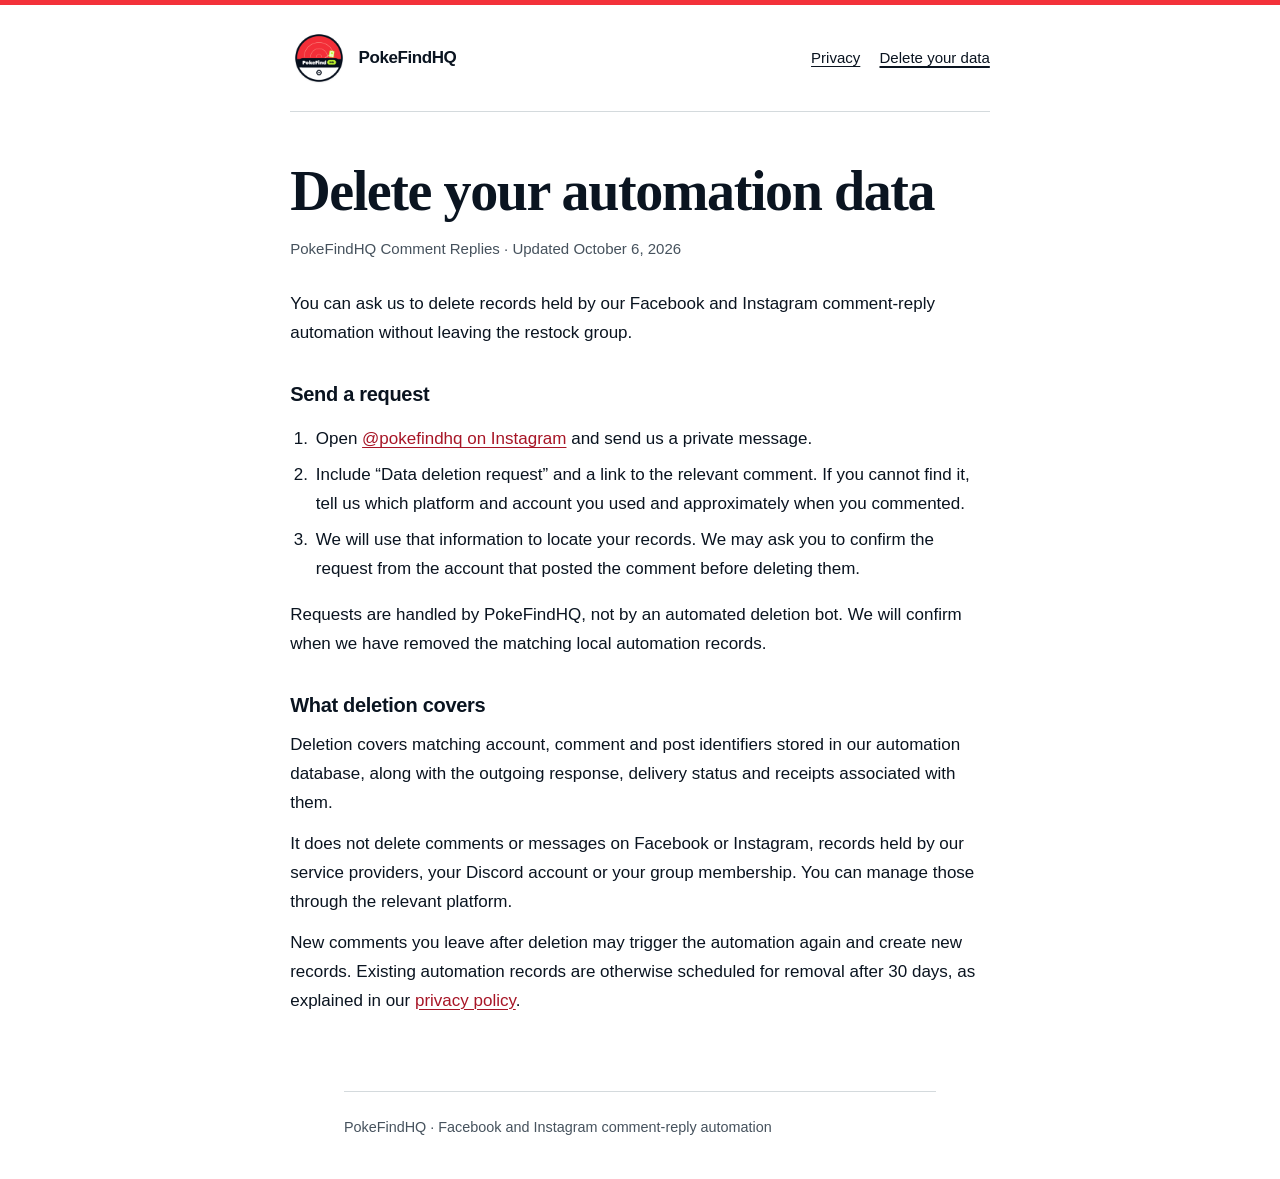
==== delete-data.html @ 5470a74b "Add PokeFindHQ privacy and deletion pages" ====
<!doctype html>
<html lang="en">
<head>
  <meta charset="utf-8">
  <meta name="viewport" content="width=device-width,initial-scale=1">
  <meta name="description" content="Request deletion of records held by the PokeFindHQ Facebook and Instagram comment-reply automation.">
  <meta name="referrer" content="strict-origin-when-cross-origin">
  <meta http-equiv="Content-Security-Policy" content="default-src 'none'; img-src 'self'; style-src 'self'; base-uri 'none'; form-action 'none'">
  <title>Delete your data | PokeFindHQ Comment Replies</title>
  <link rel="icon" href="pokefindhq.png">
  <link rel="stylesheet" href="site.css">
</head>
<body>
  <a class="skip" href="#main">Skip to content</a>
  <header>
    <a class="brand" href="./"><img src="pokefindhq.png" alt="" width="58" height="58">PokeFindHQ</a>
    <nav aria-label="Policy pages"><a href="./">Privacy</a><a href="delete-data.html" aria-current="page">Delete your data</a></nav>
  </header>
  <main id="main">
    <h1>Delete your automation data</h1>
    <p class="date">PokeFindHQ Comment Replies · Updated October 6, 2026</p>
    <p>You can ask us to delete records held by our Facebook and Instagram comment-reply automation without leaving the restock group.</p>
    <h2>Send a request</h2>
    <ol>
      <li>Open <a href="https://www.instagram.com/pokefindhq/">@pokefindhq on Instagram</a> and send us a private message.</li>
      <li>Include “Data deletion request” and a link to the relevant comment. If you cannot find it, tell us which platform and account you used and approximately when you commented.</li>
      <li>We will use that information to locate your records. We may ask you to confirm the request from the account that posted the comment before deleting them.</li>
    </ol>
    <p>Requests are handled by PokeFindHQ, not by an automated deletion bot. We will confirm when we have removed the matching local automation records.</p>
    <h2>What deletion covers</h2>
    <p>Deletion covers matching account, comment and post identifiers stored in our automation database, along with the outgoing response, delivery status and receipts associated with them.</p>
    <p>It does not delete comments or messages on Facebook or Instagram, records held by our service providers, your Discord account or your group membership. You can manage those through the relevant platform.</p>
    <p>New comments you leave after deletion may trigger the automation again and create new records. Existing automation records are otherwise scheduled for removal after 30 days, as explained in our <a href="./">privacy policy</a>.</p>
  </main>
  <footer><p>PokeFindHQ · Facebook and Instagram comment-reply automation</p></footer>
</body>
</html>
---- site.css ----
:root { color-scheme: light; --ink:#0a1420; --muted:#46525d; --line:#d4dadd; --accent:#a71526; --lime:#bdf533; }
* { box-sizing:border-box; }
html { scroll-padding-top:2rem; }
body { margin:0; border-top:5px solid #f3313a; background:#fff; color:var(--ink); font:1.0625rem/1.7 -apple-system,BlinkMacSystemFont,"Segoe UI",sans-serif; }
::selection { background:var(--lime); color:var(--ink); }
a { color:var(--accent); text-underline-offset:.2em; text-decoration-thickness:1px; }
a:hover { text-decoration-thickness:2px; }
a:focus-visible { outline:3px solid var(--ink); outline-offset:5px; border-radius:2px; }
.skip { position:absolute; left:1rem; top:-6rem; background:#fff; padding:.5rem 1rem; z-index:2; }
.skip:focus { top:1rem; }
header,main,footer { width:min(100% - 3rem,74ch); margin-inline:auto; }
header { display:flex; align-items:center; justify-content:space-between; gap:1.5rem; padding-block:1.5rem; border-bottom:1px solid var(--line); }
.brand { display:flex; align-items:center; gap:.65rem; color:var(--ink); text-decoration:none; font-weight:750; letter-spacing:-.025em; }
.brand img { width:58px; height:58px; }
nav { display:flex; flex-wrap:wrap; gap:1.2rem; font-size:.94rem; }
nav a { color:var(--ink); }
nav a[aria-current="page"] { text-decoration-thickness:2px; }
main { padding-block:3rem 4rem; }
h1 { margin:0 0 .8rem; font:600 clamp(2.25rem,7vw,3.5rem)/1.12 Georgia,"Times New Roman",serif; letter-spacing:-.025em; text-wrap:balance; }
h2 { margin:2.1rem 0 .5rem; font-size:1.25rem; line-height:1.35; letter-spacing:-.015em; }
p { margin:.75rem 0; }
.date { margin:0 0 1.8rem; color:var(--muted); font-size:.94rem; font-variant-numeric:tabular-nums; }
ul,ol { padding-left:1.4rem; }
li { padding-left:.2rem; margin:.45rem 0; }
footer { padding-block:1.4rem 2.5rem; border-top:1px solid var(--line); color:var(--muted); font-size:.9rem; }
footer p { margin:0; }
@media(max-width:480px) { header,main,footer { width:calc(100% - 2rem); } header { flex-wrap:wrap; gap:.8rem; padding-block:1rem; } nav { padding-left:.25rem; } main { padding-top:2rem; } }
@media(prefers-reduced-motion:reduce) { * { scroll-behavior:auto; } }
@media print { .skip,nav { display:none; } header,main,footer { width:100%; } body { border:0; font-size:11pt; } main { padding-block:1rem; } a { color:inherit; } }
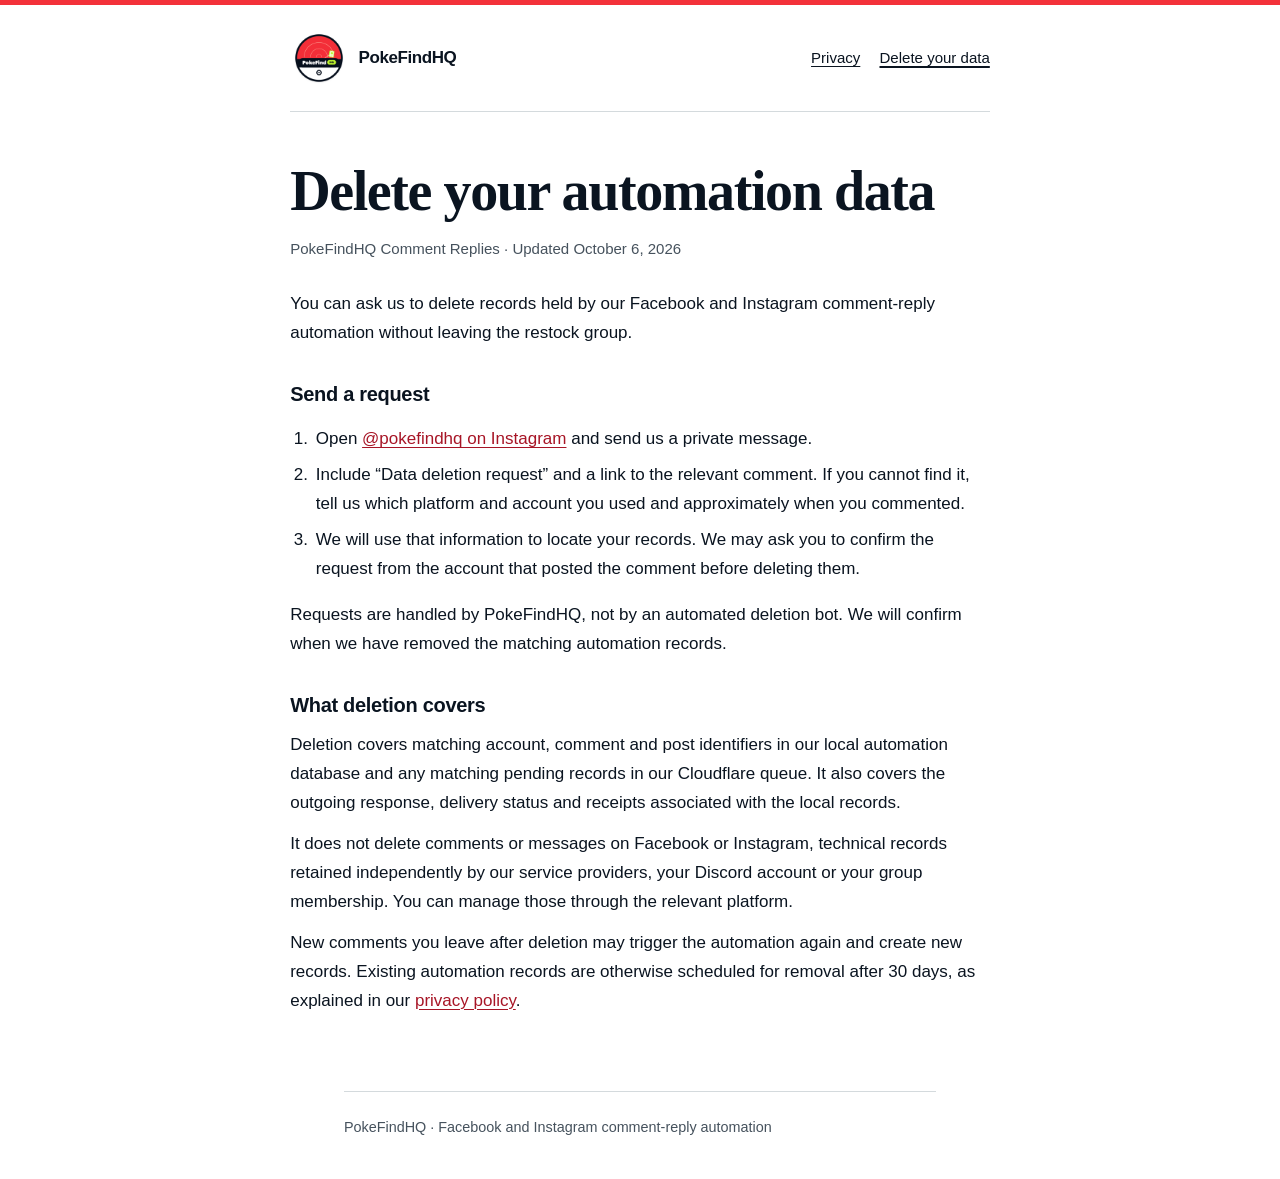
==== commit 882f9ba9: "Clarify durable webhook queue and deletion coverage" ====
--- a/delete-data.html
+++ b/delete-data.html
@@ -26,10 +26,10 @@
       <li>Include “Data deletion request” and a link to the relevant comment. If you cannot find it, tell us which platform and account you used and approximately when you commented.</li>
       <li>We will use that information to locate your records. We may ask you to confirm the request from the account that posted the comment before deleting them.</li>
     </ol>
-    <p>Requests are handled by PokeFindHQ, not by an automated deletion bot. We will confirm when we have removed the matching local automation records.</p>
+    <p>Requests are handled by PokeFindHQ, not by an automated deletion bot. We will confirm when we have removed the matching automation records.</p>
     <h2>What deletion covers</h2>
-    <p>Deletion covers matching account, comment and post identifiers stored in our automation database, along with the outgoing response, delivery status and receipts associated with them.</p>
-    <p>It does not delete comments or messages on Facebook or Instagram, records held by our service providers, your Discord account or your group membership. You can manage those through the relevant platform.</p>
+    <p>Deletion covers matching account, comment and post identifiers in our local automation database and any matching pending records in our Cloudflare queue. It also covers the outgoing response, delivery status and receipts associated with the local records.</p>
+    <p>It does not delete comments or messages on Facebook or Instagram, technical records retained independently by our service providers, your Discord account or your group membership. You can manage those through the relevant platform.</p>
     <p>New comments you leave after deletion may trigger the automation again and create new records. Existing automation records are otherwise scheduled for removal after 30 days, as explained in our <a href="./">privacy policy</a>.</p>
   </main>
   <footer><p>PokeFindHQ · Facebook and Instagram comment-reply automation</p></footer>
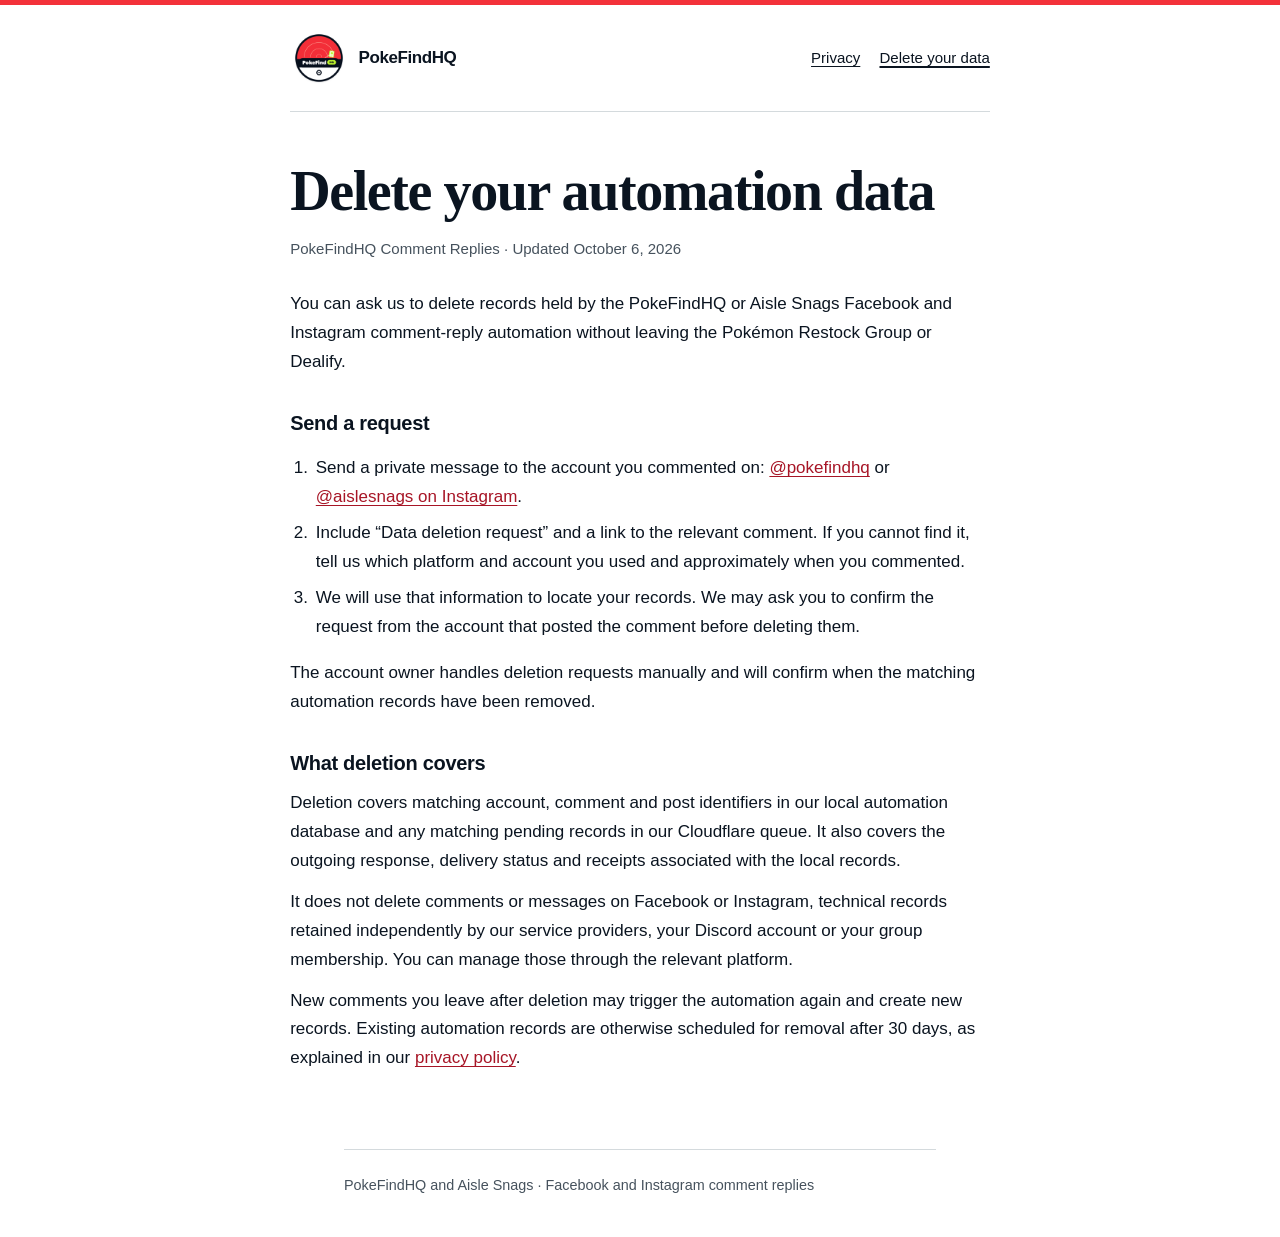
==== commit b3d1307c: "Cover owned Aisle Snags comment replies and deletion requests" ====
--- a/delete-data.html
+++ b/delete-data.html
@@ -3,7 +3,7 @@
 <head>
   <meta charset="utf-8">
   <meta name="viewport" content="width=device-width,initial-scale=1">
-  <meta name="description" content="Request deletion of records held by the PokeFindHQ Facebook and Instagram comment-reply automation.">
+  <meta name="description" content="Request deletion of records held by the PokeFindHQ or Aisle Snags comment-reply automation.">
   <meta name="referrer" content="strict-origin-when-cross-origin">
   <meta http-equiv="Content-Security-Policy" content="default-src 'none'; img-src 'self'; style-src 'self'; base-uri 'none'; form-action 'none'">
   <title>Delete your data | PokeFindHQ Comment Replies</title>
@@ -19,19 +19,19 @@
   <main id="main">
     <h1>Delete your automation data</h1>
     <p class="date">PokeFindHQ Comment Replies · Updated October 6, 2026</p>
-    <p>You can ask us to delete records held by our Facebook and Instagram comment-reply automation without leaving the restock group.</p>
+    <p>You can ask us to delete records held by the PokeFindHQ or Aisle Snags Facebook and Instagram comment-reply automation without leaving the Pokémon Restock Group or Dealify.</p>
     <h2>Send a request</h2>
     <ol>
-      <li>Open <a href="https://www.instagram.com/pokefindhq/">@pokefindhq on Instagram</a> and send us a private message.</li>
+      <li>Send a private message to the account you commented on: <a href="https://www.instagram.com/pokefindhq/">@pokefindhq</a> or <a href="https://www.instagram.com/aislesnags/">@aislesnags on Instagram</a>.</li>
       <li>Include “Data deletion request” and a link to the relevant comment. If you cannot find it, tell us which platform and account you used and approximately when you commented.</li>
       <li>We will use that information to locate your records. We may ask you to confirm the request from the account that posted the comment before deleting them.</li>
     </ol>
-    <p>Requests are handled by PokeFindHQ, not by an automated deletion bot. We will confirm when we have removed the matching automation records.</p>
+    <p>The account owner handles deletion requests manually and will confirm when the matching automation records have been removed.</p>
     <h2>What deletion covers</h2>
     <p>Deletion covers matching account, comment and post identifiers in our local automation database and any matching pending records in our Cloudflare queue. It also covers the outgoing response, delivery status and receipts associated with the local records.</p>
     <p>It does not delete comments or messages on Facebook or Instagram, technical records retained independently by our service providers, your Discord account or your group membership. You can manage those through the relevant platform.</p>
     <p>New comments you leave after deletion may trigger the automation again and create new records. Existing automation records are otherwise scheduled for removal after 30 days, as explained in our <a href="./">privacy policy</a>.</p>
   </main>
-  <footer><p>PokeFindHQ · Facebook and Instagram comment-reply automation</p></footer>
+  <footer><p>PokeFindHQ and Aisle Snags · Facebook and Instagram comment replies</p></footer>
 </body>
 </html>
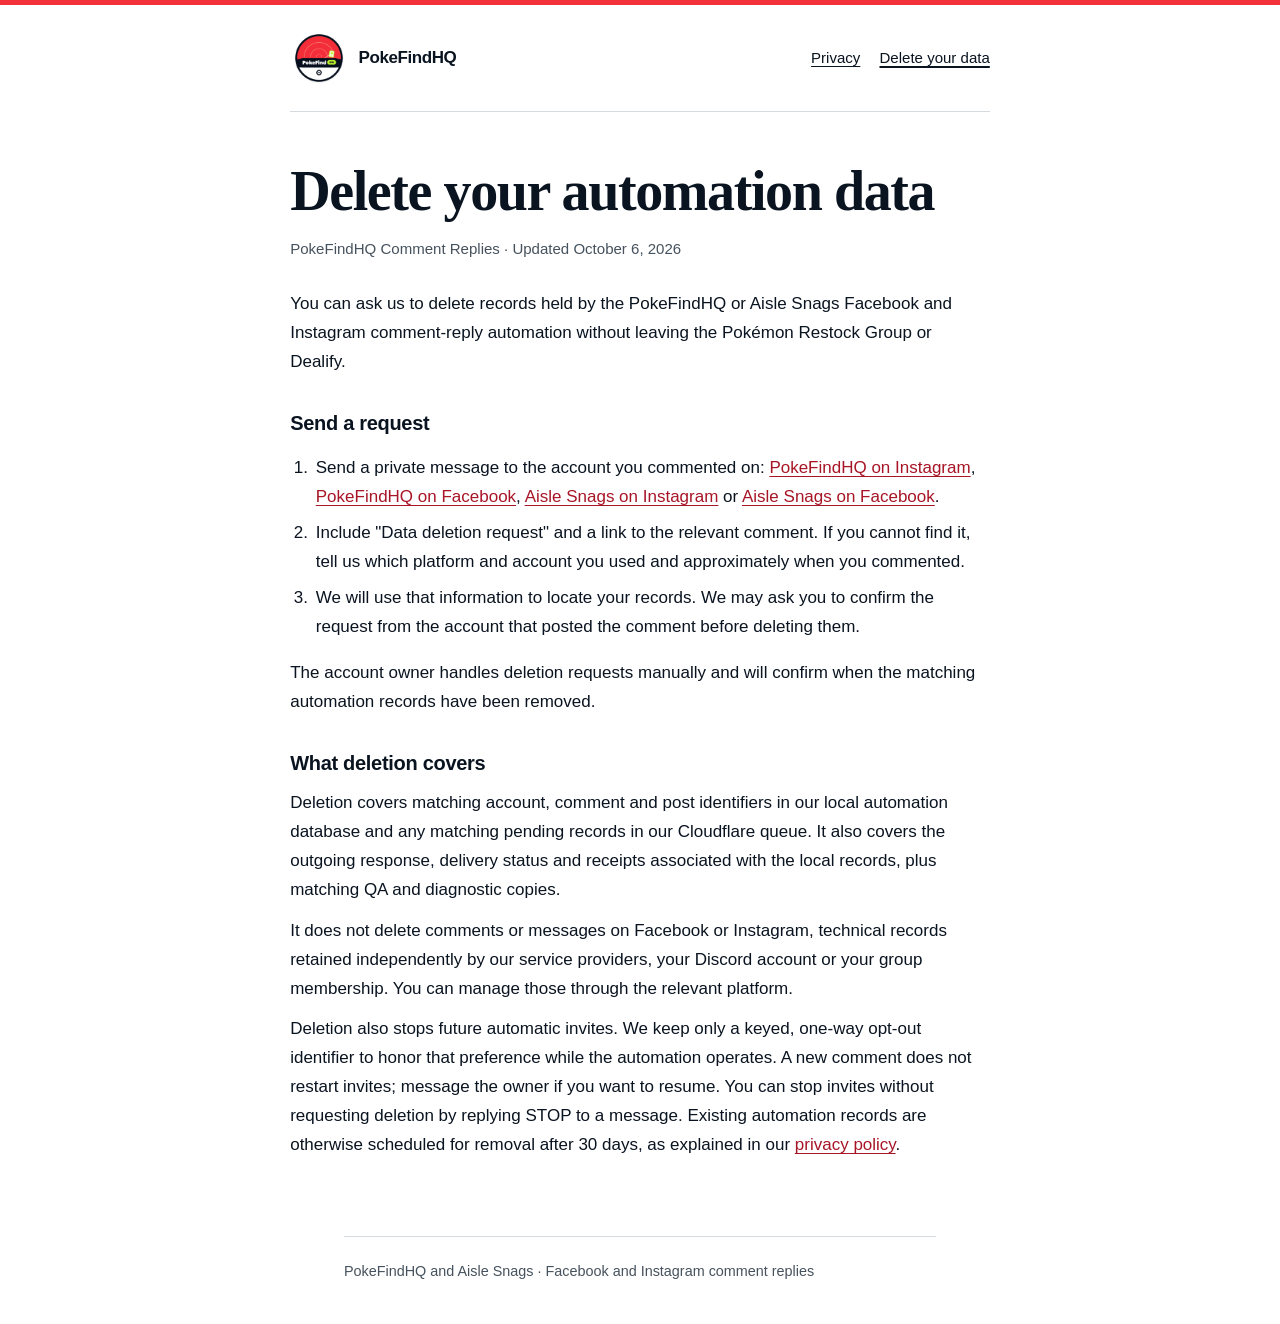
==== commit 48c7bac6: "Document CTA consent, opt-outs and data deletion across both brands" ====
--- a/delete-data.html
+++ b/delete-data.html
@@ -22,15 +22,15 @@
     <p>You can ask us to delete records held by the PokeFindHQ or Aisle Snags Facebook and Instagram comment-reply automation without leaving the Pokémon Restock Group or Dealify.</p>
     <h2>Send a request</h2>
     <ol>
-      <li>Send a private message to the account you commented on: <a href="https://www.instagram.com/pokefindhq/">@pokefindhq</a> or <a href="https://www.instagram.com/aislesnags/">@aislesnags on Instagram</a>.</li>
-      <li>Include “Data deletion request” and a link to the relevant comment. If you cannot find it, tell us which platform and account you used and approximately when you commented.</li>
+      <li>Send a private message to the account you commented on: <a href="https://www.instagram.com/pokefindhq/">PokeFindHQ on Instagram</a>, <a href="https://www.facebook.com/1174543442402606/">PokeFindHQ on Facebook</a>, <a href="https://www.instagram.com/aislesnags/">Aisle Snags on Instagram</a> or <a href="https://www.facebook.com/1266187879917324/">Aisle Snags on Facebook</a>.</li>
+      <li>Include "Data deletion request" and a link to the relevant comment. If you cannot find it, tell us which platform and account you used and approximately when you commented.</li>
       <li>We will use that information to locate your records. We may ask you to confirm the request from the account that posted the comment before deleting them.</li>
     </ol>
     <p>The account owner handles deletion requests manually and will confirm when the matching automation records have been removed.</p>
     <h2>What deletion covers</h2>
-    <p>Deletion covers matching account, comment and post identifiers in our local automation database and any matching pending records in our Cloudflare queue. It also covers the outgoing response, delivery status and receipts associated with the local records.</p>
+    <p>Deletion covers matching account, comment and post identifiers in our local automation database and any matching pending records in our Cloudflare queue. It also covers the outgoing response, delivery status and receipts associated with the local records, plus matching QA and diagnostic copies.</p>
     <p>It does not delete comments or messages on Facebook or Instagram, technical records retained independently by our service providers, your Discord account or your group membership. You can manage those through the relevant platform.</p>
-    <p>New comments you leave after deletion may trigger the automation again and create new records. Existing automation records are otherwise scheduled for removal after 30 days, as explained in our <a href="./">privacy policy</a>.</p>
+    <p>Deletion also stops future automatic invites. We keep only a keyed, one-way opt-out identifier to honor that preference while the automation operates. A new comment does not restart invites; message the owner if you want to resume. You can stop invites without requesting deletion by replying STOP to a message. Existing automation records are otherwise scheduled for removal after 30 days, as explained in our <a href="./">privacy policy</a>.</p>
   </main>
   <footer><p>PokeFindHQ and Aisle Snags · Facebook and Instagram comment replies</p></footer>
 </body>
